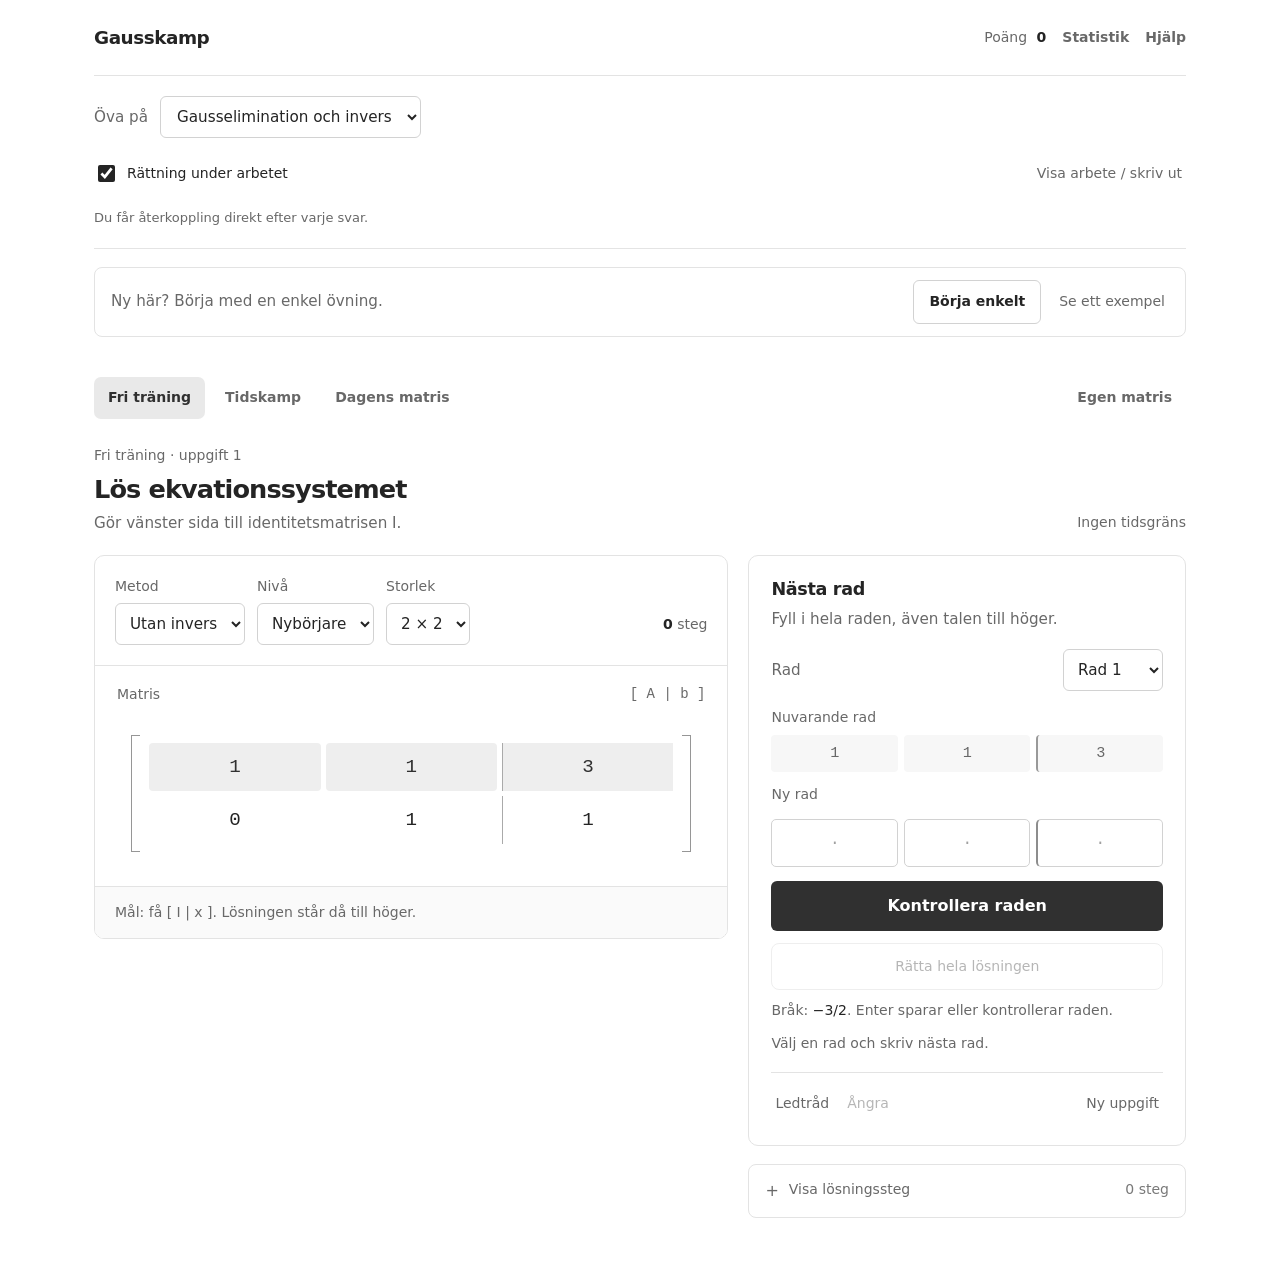
==== index.html @ f6e25a22 "first commit" ====
<!doctype html>
<html lang="sv">
  <head>
    <meta charset="utf-8" />
    <meta name="viewport" content="width=device-width, initial-scale=1" />
    <meta name="theme-color" content="#242424" />
    <meta
      name="description"
      content="Öva Matematik 5, kombinatorik, mängdlära, differentialekvationer och matrismatematik i Gausskamp."
    />
    <title>Gausskamp — matriser och Matematik 5</title>
    <link
      rel="icon"
      type="image/svg+xml"
      href="data:image/svg+xml,%3Csvg xmlns='http://www.w3.org/2000/svg' viewBox='0 0 64 64'%3E%3Crect width='64' height='64' rx='12' fill='%23242424'/%3E%3Cpath d='M14 16v32m36-32v32M22 23h20M22 32h20M22 41h20' stroke='%23ffffff' stroke-width='4' fill='none'/%3E%3C/svg%3E"
    />
    <link rel="stylesheet" href="./style.css" />
    <script src="./work-review.js" defer></script>
    <script src="./learning-guide.js" defer></script>
    <script src="./app.js" defer></script>
    <script src="./matrix-ops.js" defer></script>
    <script src="./math5-engine.js" defer></script>
    <script src="./math5.js" defer></script>
  </head>
  <body>
    <div class="app">
      <header class="site-header">
        <div class="brand" aria-label="Gausskamp">Gausskamp</div>
        <div class="header-actions">
          <span class="score-label">Poäng <strong id="score">0</strong></span
          ><button
            class="icon-button"
            id="statsButton"
            aria-label="Visa statistik"
            title="Statistik"
          >
            Statistik</button
          ><button class="icon-button" id="helpButton" aria-label="Visa hjälp" title="Hjälp">
            Hjälp
          </button>
        </div>
      </header>

      <div class="topic-bar">
        <label for="topic">Öva på</label
        ><select id="topic">
          <option value="gauss">Gausselimination och invers</option>
          <option value="operations">Matrisoperationer</option>
          <option value="math5">Matematik 5</option>
        </select>
      </div>
      <div class="work-settings">
        <label><input type="checkbox" id="autoGrade" checked /> Rättning under arbetet</label
        ><button id="reviewWork" class="line-button">Visa arbete / skriv ut</button>
        <p id="gradingDescription">Du får återkoppling direkt efter varje svar.</p>
      </div>
      <section class="beginner-start" id="beginnerStart" aria-label="Kom igång">
        <div class="beginner-start-row">
          <span>Ny här? Börja med en enkel övning.</span
          ><button id="startSimple" class="outline-button">Börja enkelt</button
          ><button
            id="showGuide"
            class="line-button"
            aria-expanded="false"
            aria-controls="beginnerExample"
          >
            Se ett exempel
          </button>
        </div>
        <details id="beginnerExample" class="beginner-example">
          <summary id="guideTitle">Gausselimination, en rad i taget</summary>
          <p id="guideIntro"></p>
          <ol id="guideSteps"></ol>
          <p id="guideBefore" class="guide-before"></p>
        </details>
      </section>
      <div id="gaussSurface">
        <nav class="mode-nav" aria-label="Spelläge">
          <button class="mode active" data-mode="practice">Fri träning</button>
          <button class="mode" data-mode="challenge">Tidskamp</button>
          <button class="mode" data-mode="daily">Dagens matris</button>
          <button class="mode custom-mode" id="customButton">Egen matris</button>
        </nav>

        <div class="game-banner" id="gameBanner">
          <div>
            <span class="eyebrow" id="roundLabel">FRI TRÄNING · UPPGIFT 1</span>
            <h1 id="gameTitle">Lös ekvationssystemet</h1>
            <p id="gameDescription">Gör vänster sida till identitetsmatrisen I.</p>
          </div>
          <div class="banner-side" id="bannerSide">
            <span id="sessionInfo">Ingen tidsgräns</span>
          </div>
        </div>
        <div class="challenge-hud" id="challengeHud" hidden>
          <span id="roundInfo">RUNDA 1 / 3</span><span id="hearts" aria-label="Tre liv">♥ ♥ ♥</span>
          <div class="hud-time">
            <span id="timer">06:00</span
            ><button id="pauseButton" class="pause-button" aria-label="Pausa klockan">Pausa</button>
          </div>
        </div>

        <div class="game-layout">
          <main class="board" aria-label="Spelplan">
            <div class="board-toolbar">
              <div class="selectors">
                <label
                  >Metod<select id="method">
                    <option value="solve">Utan invers</option>
                    <option value="inverse">Med invers</option>
                  </select></label
                ><label
                  >Nivå<select id="gaussDifficulty">
                    <option value="1">Nybörjare</option>
                    <option value="2">Grund</option>
                    <option value="3">Utmaning</option>
                  </select></label
                ><label
                  >Storlek<select id="size">
                    <option value="2">2 × 2</option>
                    <option value="3">3 × 3</option>
                  </select></label
                >
              </div>
              <div class="step-pill"><span id="stepCount">0</span> steg</div>
            </div>
            <div class="matrix-panel">
              <div class="matrix-top">
                <span>Matris</span><span id="matrixType">[ A | b ]</span>
              </div>
              <div class="matrix-scroller">
                <div id="matrix" class="matrix" aria-label="Utökad matris"></div>
              </div>
              <div class="matrix-bottom" id="goal">
                Mål: få [ I | x ]. Lösningen står då till höger.
              </div>
            </div>
          </main>

          <aside class="play-column">
            <section class="entry-panel" aria-labelledby="entryHeading">
              <h2 id="entryHeading">Nästa rad</h2>
              <p>Fyll i hela raden, även talen till höger.</p>
              <div class="row-select">
                <label for="editRow">Rad</label
                ><select id="editRow"></select>
              </div>
              <div class="row-comparison">
                <span>Nuvarande rad</span>
                <div id="currentRow" class="current-row"></div>
                <span>Ny rad</span>
              </div>
              <div id="entryGrid" class="entry-grid" role="group" aria-label="Nästa rad"></div>
              <div class="input-tools" aria-label="Inmatningshjälp">
                <button type="button" id="minusKey" aria-label="Skriv minus">−</button
                ><button type="button" id="fractionKey" aria-label="Skriv bråkstreck">/</button
                ><button type="button" id="nextField">Nästa fält</button>
              </div>
              <button id="submitButton" class="submit-button">Kontrollera raden</button
              ><button id="gradeGauss" class="line-button final-grade">Rätta hela lösningen</button>
              <div class="entry-foot">
                Bråk: <strong>−3/2</strong>. Enter sparar eller kontrollerar raden.
              </div>
              <div class="feedback" id="feedback" role="status" aria-live="polite">
                Välj en rad och skriv nästa rad.
              </div>
              <div class="board-actions">
                <button id="hintButton" class="line-button">Ledtråd</button
                ><button id="undoButton" class="line-button">Ångra</button
                ><button id="newButton" class="line-button">Ny uppgift</button>
              </div>
            </section>
            <details class="history-panel">
              <summary><span>Visa lösningssteg</span><span id="historyCount">0 steg</span></summary>
              <p id="emptyHistory" class="empty-history">Alla sparade steg visas här.</p>
              <ol id="history"></ol>
            </details>
          </aside>
        </div>
      </div>
      <section id="operationsSurface" hidden aria-label="Matrisövningar">
        <div class="game-banner">
          <div>
            <span class="eyebrow">Matrisoperationer</span>
            <h1 id="opsTitle">Matrismultiplikation</h1>
            <p id="opsInstruction">Beräkna produkten A · B och fyll i resultatmatrisen.</p>
          </div>
        </div>
        <div class="game-layout">
          <main class="board">
            <div class="board-toolbar">
              <div class="selectors">
                <label
                  >Operation<select id="operation">
                    <option value="multiply">Multiplikation · AB</option>
                    <option value="add">Addition · A + B</option>
                    <option value="subtract">Subtraktion · A − B</option>
                    <option value="scale">Skalärmultiplikation · kA</option>
                    <option value="transpose">Transponering · Aᵀ</option>
                    <option value="determinant">Determinant · det(A)</option>
                    <option value="mixed">Blandade uppgifter</option>
                  </select></label
                ><label
                  >Nivå<select id="opsDifficulty">
                    <option value="1">Nybörjare</option>
                    <option value="2" selected>Grund</option>
                    <option value="3">Utmaning</option>
                  </select></label
                ><label
                  >Storlek<select id="opsSize">
                    <option value="2">2 × 2</option>
                    <option value="3">3 × 3</option>
                    <option value="rect">Rektangulära matriser</option>
                  </select></label
                >
              </div>
            </div>
            <div class="operands" id="operands"></div>
            <div class="matrix-bottom" id="dimensionNote"></div>
          </main>
          <aside class="play-column">
            <section class="entry-panel">
              <h2 id="answerLabel">Din resultatmatris</h2>
              <p id="answerInstruction">Fyll i varje element.</p>
              <div class="ops-answer" id="opsAnswer"></div>
              <button class="submit-button" id="checkOperation">Kontrollera svaret</button
              ><button id="gradeOps" class="line-button final-grade">Rätta svaret</button>
              <div class="feedback" id="opsFeedback" role="status" aria-live="polite"></div>
              <div class="board-actions">
                <button class="line-button" id="opsHint">Visa beräkning</button
                ><button class="line-button" id="opsNext">Ny uppgift</button>
              </div>
            </section>
            <details class="history-panel">
              <summary>Så fungerar operationen</summary>
              <p id="operationRule" class="operation-rule"></p>
            </details>
            <section class="entry-panel" id="calculationPanel" hidden>
              <h2>Beräkning</h2>
              <label class="calculation-label"
                >Välj element<select id="explainCell"></select
              ></label>
              <p id="cellCalculation" class="calculation-text"></p>
            </section>
          </aside>
        </div>
      </section>

      <section id="math5Surface" hidden aria-label="Matematik 5">
        <div class="course-heading">
          <div>
            <span class="eyebrow">MATEMATIK 5</span>
            <h1>Öva Matematik 5</h1>
          </div>
          <button id="m5StartTest" class="outline-button">Självtest · 10 uppgifter</button>
        </div>
        <label class="m5-mobile-category" for="m5Area">Område<select id="m5Area"></select></label>
        <details class="area-chooser" id="m5AreaChooser">
          <summary>Visa alla områden</summary>
          <div id="m5Topics" class="course-topics" aria-label="Områden"></div>
        </details>
        <div class="m5-test-bar" id="m5TestBar" hidden>
          <strong id="m5TestProgress"></strong><span>Rättning när alla svar är sparade.</span
          ><button id="m5EndTest" class="line-button">Avsluta testet</button>
        </div>
        <div class="m5-workspace" id="m5Workspace">
          <main class="board m5-question">
            <div class="board-toolbar">
              <div class="selectors">
                <label>Övning<select id="m5Kind"></select></label
                ><label
                  >Nivå<select id="m5Level">
                    <option value="1">1 · Nybörjare</option>
                    <option value="2">2 · Grund</option>
                    <option value="3">3 · Fortsättning</option>
                    <option value="4">4 · Utmaning</option>
                    <option value="5">5 · Fördjupning</option>
                  </select></label
                >
              </div>
              <span class="m5-task-number" id="m5TaskNumber"></span>
            </div>
            <p id="m5LevelDescription" class="level-description"></p>
            <div class="m5-problem">
              <span class="eyebrow" id="m5CategoryLabel"></span>
              <h2 id="m5QuestionTitle"></h2>
              <p id="m5Prompt"></p>
              <div id="m5Context" class="m5-context"></div>
              <div id="m5Diagram" class="m5-diagram" hidden></div>
            </div>
            <details class="m5-reference" id="m5Reference">
              <summary>Formler och begrepp</summary>
              <p id="m5Rule"></p>
            </details>
          </main>
          <aside class="play-column">
            <section class="entry-panel">
              <h2>Ditt svar</h2>
              <p id="m5AnswerInstruction">Skriv egna svar i fälten.</p>
              <div id="m5Fields" class="m5-fields"></div>
              <button id="m5Submit" class="submit-button">Kontrollera svaret</button
              ><button id="m5Grade" class="line-button final-grade">Rätta svaret</button>
              <div id="m5Feedback" class="feedback" role="status" aria-live="polite"></div>
              <div class="board-actions">
                <button id="m5Hint" class="line-button">Ledtråd</button
                ><button id="m5SolutionButton" class="line-button" hidden>
                  Visa lösningsförslag</button
                ><button id="m5Next" class="line-button">Ny uppgift</button>
              </div>
              <p id="m5HintText" class="m5-hint" hidden></p>
            </section>
            <details class="history-panel m5-notebook" id="m5Notebook">
              <summary>Mellanled och resonemang</summary>
              <label for="m5Notes">Skriv hur du tänker</label
              ><textarea id="m5Notes" rows="6" placeholder="Ett steg per rad…"></textarea>
              <p>
                Sparas automatiskt och följer med vid utskrift. Fritexten rättas inte automatiskt.
              </p>
            </details>
          </aside>
        </div>
        <div id="m5LevelSuggestion" class="level-suggestion" hidden>
          <p id="m5LevelSuggestionText"></p>
          <button id="m5LevelUp" class="outline-button">Prova nästa nivå</button>
        </div>
        <section id="m5Solution" class="m5-solution" hidden>
          <h2>Lösningsförslag</h2>
          <ol id="m5SolutionSteps"></ol>
          <p id="m5ProofNotice" hidden>
            Kontrollpunkterna rättas automatiskt. Jämför ditt eget bevis med lösningsförslaget;
            resonemanget bedömer du själv.
          </p>
        </section>
        <section id="m5TestSummary" class="m5-test-summary" hidden aria-live="polite">
          <div class="course-heading">
            <div>
              <span class="eyebrow">SJÄLVTEST</span>
              <h2 id="m5SummaryTitle"></h2>
              <p id="m5SummaryText"></p>
            </div>
            <button id="m5FinishTest" class="submit-button">Rätta testet</button>
          </div>
          <div id="m5TestResults"></div>
          <div class="board-actions">
            <button id="m5Retry" class="outline-button" hidden>Öva på misstagen</button
            ><button id="m5BackPractice" class="line-button">Till fri träning</button
            ><button id="m5PrintTest" class="line-button">Visa arbete / skriv ut</button>
          </div>
        </section>
        <div class="m5-footer">
          <span id="m5Progress"></span>
          <details>
            <summary>Om övningarna</summary>
            <p>
              Övningar för Matematik 5: diskret matematik, differentialekvationer och fördjupning i
              derivata och integraler. Grafteori är ett extraområde. Nivåerna anger övningens
              svårighet, inte betyg. Bevis tränas med kontrollpunkter och eget resonemang.
            </p>
            <a
              href="https://syllabuswebb.skolverket.se/subject/MAT/10/pdf"
              target="_blank"
              rel="noopener"
              >Kursinnehåll hos Skolverket</a
            >
          </details>
        </div>
      </section>
    </div>

    <div id="pauseOverlay" class="overlay" hidden>
      <div class="modal compact" role="dialog" aria-modal="true" aria-labelledby="pauseTitle">
        <span class="eyebrow">TIDSKAMP</span>
        <h2 id="pauseTitle">Pausat.</h2>
        <p>Klockan står still tills du fortsätter.</p>
        <button id="resumeButton" class="submit-button">Fortsätt spela</button>
      </div>
    </div>
    <div id="resultOverlay" class="overlay" hidden>
      <div class="modal result-modal" role="dialog" aria-modal="true" aria-labelledby="resultTitle">
        <button class="modal-close" id="resultClose" aria-label="Stäng">×</button
        ><span class="eyebrow" id="resultEyebrow">UPPGIFT KLAR</span>
        <h2 id="resultTitle">Bra räknat.</h2>
        <p id="resultText"></p>
        <div id="resultSolution" class="result-solution"></div>
        <button class="line-button" id="resultReview">Visa hela arbetet / skriv ut</button
        ><button id="resultNext" class="submit-button">Nästa uppgift</button>
      </div>
    </div>
    <div id="customOverlay" class="overlay" hidden>
      <div class="modal custom-modal" role="dialog" aria-modal="true" aria-labelledby="customTitle">
        <button class="modal-close" id="customClose" aria-label="Stäng">×</button
        ><span class="eyebrow">EGEN UPPGIFT</span>
        <h2 id="customTitle">Din matris.</h2>
        <p>
          Mata in koefficienterna. Vid ekvationssystem anger du också högerledet. Matrisen måste
          vara inverterbar.
        </p>
        <div class="custom-options">
          <label
            >Metod<select id="customMethod">
              <option value="solve">Lös system</option>
              <option value="inverse">Hitta invers</option>
            </select></label
          ><label
            >Storlek<select id="customSize">
              <option value="2">2 × 2</option>
              <option value="3">3 × 3</option>
            </select></label
          >
        </div>
        <div id="customGrid" class="custom-grid"></div>
        <div id="customError" class="form-error" role="alert"></div>
        <button id="startCustom" class="submit-button">Spela den här uppgiften</button>
      </div>
    </div>
    <div id="helpOverlay" class="overlay" hidden>
      <div class="modal" role="dialog" aria-modal="true" aria-labelledby="helpTitle">
        <button class="modal-close" id="helpClose" aria-label="Stäng">×</button
        ><span class="eyebrow">SÅ SPELAR DU</span>
        <h2 id="helpTitle">En rad i taget.</h2>
        <div class="help-list">
          <div>
            <b>01</b>
            <p>Gör vänster sida av matrisen till identitetsmatrisen I.</p>
          </div>
          <div>
            <b>02</b>
            <p>
              Välj en rad och skriv resultatet av <strong>en</strong> radoperation. Du får
              multiplicera raden, lägga till en multipel av en annan rad eller byta två rader.
            </p>
          </div>
          <div>
            <b>03</b>
            <p>
              Fyll i hela raden. Skriv heltal eller bråk som <strong>−3/2</strong>. Spelet
              kontrollerar ditt steg, inte vilken metod du valde.
            </p>
          </div>
        </div>
        <p class="help-extra">
          På dator: Tab flyttar mellan fält, Enter kontrollerar. På telefon: tryck på en rad i
          matrisen för att välja den. Ledtrådar ges i tre nivåer.
        </p>
        <button id="helpDone" class="submit-button">Tillbaka till spelet</button>
      </div>
    </div>
    <div id="statsOverlay" class="overlay" hidden>
      <div class="modal" role="dialog" aria-modal="true" aria-labelledby="statsTitle">
        <button class="modal-close" id="statsClose" aria-label="Stäng">×</button
        ><span class="eyebrow">DIN STATISTIK</span>
        <h2 id="statsTitle">Så går det.</h2>
        <div class="stats-grid">
          <div><strong id="statSolved">0</strong><span>Lösta uppgifter</span></div>
          <div><strong id="statBest">0</strong><span>Bästa svit</span></div>
          <div><strong id="statChallenge">—</strong><span>Bästa tidskamp</span></div>
          <div><strong id="statDaily">—</strong><span>Dagens bästa</span></div>
        </div>
        <p class="help-extra">Resultaten sparas på den här enheten.</p>
        <button id="statsDone" class="submit-button">Fortsätt spela</button>
      </div>
    </div>
    <div id="confirmOverlay" class="overlay" hidden>
      <div class="modal compact" role="dialog" aria-modal="true" aria-labelledby="confirmTitle">
        <h2 id="confirmTitle">Byta uppgift?</h2>
        <p>Din påbörjade lösning och inmatning ersätts.</p>
        <div class="confirm-actions">
          <button id="cancelReplace" class="line-button">Fortsätt med uppgiften</button
          ><button id="confirmReplace" class="submit-button">Byt uppgift</button>
        </div>
      </div>
    </div>
    <div id="reviewOverlay" class="overlay" hidden>
      <section
        class="modal work-modal"
        role="dialog"
        aria-modal="true"
        aria-labelledby="reviewTitle"
      >
        <div class="review-toolbar">
          <h2 id="reviewTitle">Ditt arbete</h2>
          <button id="printWork" class="line-button">Skriv ut / spara PDF</button
          ><button id="closeReview" class="line-button">Stäng</button>
        </div>
        <p class="review-intro">
          Alla sparade steg, samlade per uppgift. De senaste 30 uppgifterna sparas på den här
          enheten.
        </p>
        <div id="workReports"></div>
      </section>
    </div>
  </body>
</html>
---- style.css ----
:root {
  --ink: #242424;
  --muted: #686868;
  --blue: #303030;
  --cream: #ffffff;
  --paper: #fff;
  --line: #e3e3e3;
  --gold: #efefef;
  --green: #286a50;
  --red: #a43e35;
  --sans: ui-sans-serif, system-ui, -apple-system, BlinkMacSystemFont, "Segoe UI", sans-serif;
  --serif: var(--sans);
  font: 16px/1.5 var(--sans);
  color: var(--ink);
  background: var(--cream);
}
* {
  box-sizing: border-box;
}
html {
  background: #fff;
  color-scheme: light;
}
body {
  margin: 0;
  background: #fff;
  color: #242424;
  min-height: 100vh;
  min-height: 100dvh;
  color-scheme: light;
}
button,
input,
select {
  font: inherit;
}
button {
  cursor: pointer;
}
button:focus-visible,
input:focus-visible,
select:focus-visible,
summary:focus-visible {
  outline: 3px solid #a4a4a4;
  outline-offset: 3px;
}
button:disabled,
select:disabled {
  opacity: 0.48;
  cursor: not-allowed;
}
[hidden] {
  display: none !important;
}
.app {
  background: #fff;
  color: #242424;
  min-height: 100vh;
  min-height: 100dvh;
  max-width: 1140px;
  margin: auto;
  padding: 0 24px 48px;
}
.site-header {
  display: flex;
  align-items: center;
  justify-content: space-between;
  gap: 16px;
  height: 76px;
  border-bottom: 1px solid var(--line);
}
.brand {
  font-size: 1.15rem;
  font-weight: 750;
  letter-spacing: -0.025em;
}
.header-actions {
  display: flex;
  gap: 16px;
  align-items: center;
}
.score-label {
  font-size: 0.875rem;
  color: var(--muted);
  white-space: nowrap;
}
.score-label strong {
  color: var(--ink);
  font-weight: 650;
  margin-left: 5px;
}
.icon-button {
  background: none;
  border: 0;
  padding: 9px 0;
  color: var(--muted);
  font-size: 0.875rem;
  font-weight: 550;
}
.icon-button:hover {
  color: var(--blue);
}
.mode-nav {
  display: flex;
  gap: 6px;
  align-items: center;
  flex-wrap: wrap;
  padding: 20px 0 0;
}
.mode {
  border: 0;
  background: transparent;
  color: var(--muted);
  border-radius: 7px;
  font-size: 0.875rem;
  padding: 10px 14px;
  font-weight: 550;
  min-height: 42px;
}
.mode.active {
  background: #e9e9e9;
  color: var(--blue);
  font-weight: 650;
}
.mode:hover {
  background: #efefef;
}
.custom-mode {
  margin-left: auto;
}
.game-banner {
  display: flex;
  justify-content: space-between;
  gap: 20px;
  align-items: end;
  padding: 24px 0 20px;
}
.eyebrow {
  font-size: 0.875rem;
  color: var(--muted);
  font-weight: 450;
  letter-spacing: 0;
}
h1 {
  font-size: 1.6rem;
  line-height: 1.25;
  font-weight: 650;
  letter-spacing: -0.035em;
  margin: 7px 0;
}
#gameDescription {
  margin: 0;
  color: var(--muted);
  font-size: 0.95rem;
}
.banner-side {
  color: var(--muted);
  font-size: 0.875rem;
  white-space: nowrap;
  padding-bottom: 2px;
}
.challenge-hud {
  display: flex;
  align-items: center;
  justify-content: space-between;
  gap: 16px;
  padding: 13px 18px;
  border: 1px solid var(--line);
  border-bottom: 0;
  background: #f0f0f0;
  border-radius: 10px 10px 0 0;
  font-size: 0.875rem;
  color: var(--blue);
  font-weight: 600;
}
.challenge-hud #hearts {
  letter-spacing: 0.13em;
}
.hud-time {
  display: flex;
  align-items: center;
  gap: 14px;
}
.hud-time #timer {
  font-variant-numeric: tabular-nums;
}
.pause-button {
  border: 0;
  background: transparent;
  color: var(--blue);
  padding: 5px;
  font-size: 0.875rem;
}
.game-layout {
  display: grid;
  grid-template-columns: minmax(0, 1.45fr) minmax(300px, 1fr);
  gap: 20px;
  align-items: start;
}
.board {
  min-width: 0;
  background: var(--paper);
  border: 1px solid var(--line);
  border-radius: 10px;
  overflow: hidden;
}
.board-toolbar {
  display: flex;
  justify-content: space-between;
  gap: 14px;
  align-items: end;
  padding: 20px;
  border-bottom: 1px solid var(--line);
}
.selectors {
  display: flex;
  gap: 12px;
  flex-wrap: wrap;
  min-width: 0;
}
.selectors label,
.custom-options label {
  display: grid;
  gap: 6px;
  font-size: 0.875rem;
  color: var(--muted);
  font-weight: 450;
  min-width: 0;
}
.selectors select,
.custom-options select,
.row-select select {
  height: 42px;
  border: 1px solid #d2d2d2;
  background: #fff;
  color: var(--ink);
  border-radius: 6px;
  padding: 0 10px;
  font-size: 0.95rem;
  max-width: 100%;
  font-weight: 450;
}
.step-pill {
  font-size: 0.875rem;
  color: var(--muted);
  white-space: nowrap;
  padding-bottom: 10px;
}
.step-pill span {
  font-weight: 600;
  color: var(--ink);
}
.matrix-panel {
  background: #fff;
  overflow: hidden;
}
.matrix-top {
  display: flex;
  justify-content: space-between;
  padding: 18px 22px 0;
  font-size: 0.875rem;
  color: var(--muted);
}
.matrix-top span:last-child {
  font-family: ui-monospace, SFMono-Regular, Consolas, monospace;
}
.matrix-scroller {
  overflow-x: auto;
  padding: 30px 20px 34px;
}
.matrix {
  display: grid;
  grid-template-columns: repeat(var(--cols), minmax(36px, 1fr));
  gap: 5px;
  position: relative;
  padding: 8px 18px;
  max-width: 560px;
  margin: auto;
}
.matrix:before,
.matrix:after {
  content: "";
  position: absolute;
  top: 0;
  bottom: 0;
  width: 8px;
  border-top: 1.5px solid #969696;
  border-bottom: 1.5px solid #969696;
}
.matrix:before {
  left: 0;
  border-left: 1.5px solid #969696;
}
.matrix:after {
  right: 0;
  border-right: 1.5px solid #969696;
}
.matrix-cell {
  min-height: 48px;
  display: grid;
  place-items: center;
  font:
    500 1.2rem/1.25 ui-monospace,
    SFMono-Regular,
    Consolas,
    monospace;
  font-variant-numeric: tabular-nums;
  border-radius: 4px;
  user-select: none;
  cursor: pointer;
}
.matrix-cell.aug {
  border-left: 1px solid #aaaaaa;
  border-radius: 0;
}
.matrix-cell.current {
  background: #eeeeee;
  color: var(--blue);
}
.matrix-cell:hover {
  background: #e5e5e5;
}
.matrix-bottom {
  padding: 15px 20px;
  border-top: 1px solid var(--line);
  font-size: 0.875rem;
  color: var(--muted);
  background: #fafafa;
}
.play-column {
  min-width: 0;
  display: grid;
  gap: 18px;
}
.entry-panel {
  background: var(--paper);
  border: 1px solid var(--line);
  border-radius: 10px;
  padding: 22px;
}
.entry-panel h2 {
  font-size: 1.1rem;
  line-height: 1.3;
  font-weight: 650;
  letter-spacing: -0.02em;
  margin: 0 0 7px;
}
.entry-panel p {
  color: var(--muted);
  font-size: 0.95rem;
  margin: 0 0 18px;
}
.row-select {
  display: flex;
  align-items: center;
  gap: 12px;
  justify-content: space-between;
}
.row-select label {
  font-size: 0.95rem;
  color: var(--muted);
}
.row-select select {
  min-width: 100px;
}
.entry-grid {
  display: grid;
  grid-template-columns: repeat(var(--cols), minmax(0, 1fr));
  gap: 6px;
  margin: 14px 0;
}
.entry-grid input {
  min-width: 0;
  width: 100%;
  height: 48px;
  text-align: center;
  background: #fff;
  border: 1px solid #d2d2d2;
  border-radius: 5px;
  color: var(--ink);
  padding: 3px 2px;
  font:
    500 1rem/1 ui-monospace,
    SFMono-Regular,
    Consolas,
    monospace;
  font-variant-numeric: tabular-nums;
}
.entry-grid input.aug-input {
  border-left: 2px solid #8d8d8d;
}
.entry-grid input.wrong {
  border-color: #c15c50;
  background: #fff0ec;
}
.entry-grid input::placeholder {
  color: #a0a0a0;
}
.submit-button {
  display: block;
  width: 100%;
  border: 0;
  border-radius: 6px;
  padding: 13px 16px;
  background: var(--blue);
  color: #fff;
  font-weight: 600;
  text-align: center;
  min-height: 46px;
}
.submit-button:hover {
  background: #171717;
}
.entry-foot {
  font-size: 0.875rem;
  color: var(--muted);
  line-height: 1.5;
  margin-top: 10px;
}
.entry-foot strong {
  font-weight: 500;
  color: var(--ink);
}
.feedback {
  padding: 12px 0 0;
  font-size: 0.875rem;
  color: var(--muted);
  min-height: 35px;
}
.feedback.good {
  color: var(--green);
}
.feedback.bad {
  color: var(--red);
}
.feedback.win {
  color: var(--green);
  font-weight: 600;
}
.board-actions {
  display: flex;
  gap: 10px;
  flex-wrap: wrap;
  margin-top: 16px;
  padding-top: 12px;
  border-top: 1px solid var(--line);
}
.line-button {
  background: none;
  border: 0;
  border-radius: 4px;
  padding: 7px 4px;
  font-size: 0.875rem;
  color: var(--muted);
  font-weight: 500;
  min-height: 38px;
}
.line-button:hover {
  color: var(--blue);
}
.line-button:last-child {
  margin-left: auto;
}
.history-panel {
  border: 1px solid var(--line);
  border-radius: 8px;
  background: var(--paper);
  font-size: 0.875rem;
  padding: 0 16px;
}
.history-panel summary {
  cursor: pointer;
  display: flex;
  justify-content: space-between;
  gap: 10px;
  padding: 14px 0;
  color: var(--muted);
  list-style: none;
}
.history-panel summary:before {
  content: "+";
  color: var(--muted);
  font-size: 1rem;
}
.history-panel[open] summary:before {
  content: "−";
}
.history-panel summary span:first-child {
  margin-right: auto;
}
.history-panel summary span:last-child {
  font-size: 0.875rem;
  color: #797979;
}
.empty-history {
  color: var(--muted);
  margin: 4px 0 15px;
}
.history-panel ol {
  padding-left: 23px;
  margin: 0 0 14px;
  max-height: 240px;
  overflow: auto;
}
.history-panel li {
  padding: 7px 0;
  border-top: 1px solid var(--line);
  font:
    0.875rem/1.5 ui-monospace,
    SFMono-Regular,
    Consolas,
    monospace;
  overflow-wrap: anywhere;
}
.history-panel li::marker {
  color: var(--muted);
}
.overlay {
  position: fixed;
  inset: 0;
  z-index: 20;
  background: #20202070;
  display: grid;
  place-items: center;
  padding: 18px;
  overflow: auto;
}
.modal {
  background: #fff;
  border: 1px solid var(--line);
  border-radius: 12px;
  width: min(100%, 530px);
  padding: 28px;
  position: relative;
  max-height: calc(100dvh - 36px);
  overflow: auto;
  box-shadow: 0 15px 60px #2020201f;
}
.modal.compact {
  max-width: 380px;
}
.modal h2 {
  font-size: 1.6rem;
  line-height: 1.2;
  font-weight: 650;
  letter-spacing: -0.035em;
  margin: 10px 0 14px;
  padding-right: 20px;
}
.modal p {
  color: var(--muted);
  margin: 0 0 18px;
}
.modal .submit-button {
  margin-top: 18px;
}
.modal-close {
  position: absolute;
  top: 12px;
  right: 12px;
  background: none;
  border: 0;
  color: var(--muted);
  font-size: 1.7rem;
  line-height: 1;
  padding: 6px 10px;
}
.help-list {
  border-top: 1px solid var(--line);
}
.help-list > div {
  display: grid;
  grid-template-columns: 28px 1fr;
  gap: 10px;
  border-bottom: 1px solid var(--line);
  padding: 14px 0;
}
.help-list b {
  color: var(--muted);
  font-size: 0.875rem;
  font-weight: 500;
}
.help-list p {
  margin: 0;
  font-size: 0.95rem;
  color: var(--ink);
}
.modal .help-extra {
  font-size: 0.875rem;
  margin: 18px 0;
}
.stats-grid {
  display: grid;
  grid-template-columns: 1fr 1fr;
  gap: 10px;
}
.stats-grid > div {
  background: #f6f6f6;
  border-radius: 6px;
  padding: 18px;
}
.stats-grid strong {
  display: block;
  font-size: 1.65rem;
  line-height: 1.2;
  font-weight: 600;
}
.stats-grid span {
  font-size: 0.875rem;
  color: var(--muted);
}
.result-solution {
  border: 1px solid var(--line);
  border-radius: 6px;
  background: #fafafa;
  padding: 14px;
  font:
    0.95rem/1.6 ui-monospace,
    SFMono-Regular,
    Consolas,
    monospace;
  overflow-wrap: anywhere;
}
.custom-options {
  display: flex;
  gap: 14px;
  margin: 18px 0;
}
.custom-grid {
  display: grid;
  gap: 6px;
}
.custom-row {
  display: grid;
  grid-template-columns: repeat(var(--cols), minmax(0, 1fr));
  gap: 6px;
}
.custom-row input {
  width: 100%;
  min-width: 0;
  height: 44px;
  text-align: center;
  background: #fff;
  border: 1px solid #d2d2d2;
  border-radius: 5px;
  padding: 3px;
  font-size: 1rem;
}
.custom-row input.aug-input {
  border-left: 2px solid #8d8d8d;
}
.form-error {
  color: var(--red);
  font-size: 0.875rem;
  margin-top: 10px;
  min-height: 20px;
}
@media (max-width: 760px) {
  .app {
    max-width: 630px;
    padding: 0 18px 35px;
  }
  .game-layout {
    grid-template-columns: 1fr;
    gap: 14px;
  }
  .play-column {
    display: contents;
  }
  .entry-panel {
    grid-row: 2;
  }
  .history-panel {
    grid-row: 3;
  }
  .banner-side {
    display: none;
  }
  .game-banner {
    padding: 20px 0 16px;
  }
  .board-toolbar {
    padding: 16px;
  }
  .matrix-scroller {
    padding: 23px 16px;
  }
  .entry-panel {
    padding: 18px;
  }
  .entry-grid input {
    height: 50px;
  }
  .challenge-hud {
    font-size: 0.875rem;
    padding: 12px;
    gap: 10px;
  }
  .hud-time {
    gap: 8px;
  }
}
@media (max-width: 440px) {
  .app {
    padding: 0 14px 28px;
  }
  .site-header {
    height: 66px;
  }
  .header-actions {
    gap: 12px;
  }
  .score-label {
    display: none;
  }
  .brand {
    font-size: 1.05rem;
  }
  .mode-nav {
    display: grid;
    grid-template-columns: 1fr 1fr;
    gap: 5px;
    padding-top: 14px;
  }
  .mode {
    text-align: center;
    padding: 8px 9px;
  }
  .custom-mode {
    margin-left: 0;
  }
  .game-banner h1 {
    font-size: 1.4rem;
  }
  .selectors {
    gap: 8px;
  }
  .selectors label:first-child {
    flex: 1;
  }
  .selectors select {
    font-size: 0.875rem;
    padding: 0 6px;
  }
  .board-toolbar {
    gap: 8px;
  }
  .matrix-scroller {
    padding: 22px 10px;
  }
  .matrix {
    grid-template-columns: repeat(var(--cols), minmax(32px, 1fr));
    gap: 3px;
    padding: 7px 12px;
  }
  .matrix-cell {
    min-height: 42px;
    font-size: 1rem;
  }
  .matrix-top {
    padding: 15px 16px 0;
  }
  .matrix-bottom {
    padding: 13px 16px;
  }
  .entry-panel {
    padding: 16px;
  }
  .entry-grid {
    gap: 4px;
  }
  .entry-grid input {
    font-size: 0.95rem;
  }
  .modal {
    padding: 24px;
  }
  .challenge-hud {
    flex-wrap: wrap;
  }
  .stats-grid > div {
    padding: 14px;
  }
}

.row-comparison {
  margin-top: 16px;
  color: var(--muted);
  font-size: 0.875rem;
}
.current-row {
  display: grid;
  grid-template-columns: repeat(var(--cols), minmax(0, 1fr));
  gap: 6px;
  margin: 7px 0 12px;
}
.current-row span {
  text-align: center;
  font:
    500 0.95rem/1.5 ui-monospace,
    monospace;
  padding: 7px 2px;
  background: #f7f7f7;
  border-radius: 4px;
}
.aug-value {
  border-left: 2px solid #999;
}
.input-tools {
  display: flex;
  gap: 7px;
  margin: 0 0 14px;
}
.input-tools button {
  min-height: 42px;
  min-width: 44px;
  padding: 7px 12px;
  border: 1px solid var(--line);
  border-radius: 5px;
  background: #fff;
  color: var(--ink);
  font-size: 1rem;
}
.input-tools button:last-child {
  font-size: 0.875rem;
  margin-left: auto;
}
.snapshot {
  margin: 9px 0 12px;
}
.snapshot-label {
  font: 400 0.875rem var(--sans);
  color: var(--muted);
  margin: 6px 0;
}
.snapshot-grid {
  display: grid;
  grid-template-columns: repeat(var(--cols), minmax(0, 1fr));
  gap: 4px;
  background: #f7f7f7;
  border-radius: 5px;
  padding: 8px;
}
.snapshot-grid span {
  text-align: center;
  font:
    0.875rem/1.6 ui-monospace,
    monospace;
  padding: 3px;
  overflow-wrap: anywhere;
}
.history-panel li details summary {
  font:
    0.875rem/1.5 ui-monospace,
    monospace;
  display: list-item;
  padding: 6px 0;
  color: var(--ink);
  list-style: disclosure-closed;
}
.history-panel li details summary:before {
  content: none;
}
.history-panel li details[open] summary {
  list-style: disclosure-open;
}
.confirm-actions {
  display: flex;
  flex-direction: column;
  gap: 8px;
}
.confirm-actions .submit-button {
  margin-top: 0;
}
.confirm-actions .line-button {
  text-align: center;
  min-height: 44px;
}
@media (pointer: fine) {
  .input-tools {
    display: none;
  }
}
.topic-bar {
  display: flex;
  align-items: center;
  gap: 12px;
  padding: 20px 0 0;
  font-size: 0.95rem;
  color: var(--muted);
}
.topic-bar select {
  max-width: 100%;
  min-height: 42px;
  padding: 8px 12px;
  border: 1px solid #d2d2d2;
  background: #fff;
  border-radius: 6px;
  color: var(--ink);
}
.operands {
  display: flex;
  flex-wrap: wrap;
  gap: 24px;
  justify-content: center;
  padding: 25px 20px;
}
.operand {
  min-width: 0;
  flex: 1 1 190px;
  max-width: 380px;
}
.operand h2 {
  font-size: 1rem;
  font-weight: 550;
  margin: 0 0 12px;
  color: var(--muted);
}
.operand .matrix {
  grid-template-columns: repeat(var(--cols), minmax(28px, 1fr));
  padding: 8px 13px;
}
.operand .matrix-cell {
  cursor: default;
  min-height: 43px;
  background: none;
}
.ops-answer {
  display: grid;
  grid-template-columns: repeat(var(--cols), minmax(0, 1fr));
  gap: 7px;
  margin: 16px 0;
}
.ops-answer input {
  min-width: 0;
  width: 100%;
  height: 49px;
  border: 1px solid #cfd6df;
  border-radius: 5px;
  padding: 4px;
  text-align: center;
  color: var(--ink);
  background: #fff;
  font:
    500 1rem ui-monospace,
    monospace;
}
.ops-answer input.wrong {
  border-color: #b34a3d;
  background: #fff1ee;
}
.ops-answer input.correct {
  border-color: #8aaf99;
  background: #f4f9f5;
}
.operation-rule {
  font-size: 0.95rem;
  color: var(--muted);
  margin: 4px 0 18px;
}
.calculation-label {
  display: flex;
  gap: 12px;
  align-items: center;
  font-size: 0.875rem;
  color: var(--muted);
}
.calculation-label select {
  border: 1px solid #d2d2d2;
  border-radius: 5px;
  background: #fff;
  padding: 7px;
  min-width: 85px;
}
.calculation-text {
  margin: 18px 0 0 !important;
  font:
    500 0.95rem/1.7 ui-monospace,
    monospace !important;
  color: var(--ink) !important;
  overflow-wrap: anywhere;
}
@media (max-width: 760px) {
  #operationsSurface .entry-panel {
    grid-row: auto;
  }
  #operationsSurface .history-panel {
    grid-row: auto;
  }
  .operands {
    gap: 18px;
    padding: 20px 16px;
  }
  .operand {
    flex-basis: 140px;
  }
  .topic-bar {
    display: grid;
    gap: 6px;
  }
  .topic-bar select {
    width: 100%;
  }
}
.work-settings {
  display: flex;
  align-items: center;
  gap: 16px;
  flex-wrap: wrap;
  padding: 16px 0 20px;
  border-bottom: 1px solid var(--border, #e4e4e4);
  margin-bottom: 18px;
}
.work-settings label {
  display: flex;
  align-items: center;
  gap: 9px;
  font-size: 14px;
}
.work-settings input {
  accent-color: #242424;
  width: 17px;
  height: 17px;
}
.work-settings p {
  flex-basis: 100%;
  margin: 0;
  color: var(--muted);
  font-size: 13px;
}
.work-settings button {
  margin-left: auto;
}
.final-grade {
  width: 100%;
  margin-top: 12px;
  padding: 12px;
  border: 1px solid #ddd;
  border-radius: 8px;
}
.work-modal {
  width: min(860px, 100%);
  max-width: 860px;
}
.review-toolbar {
  display: flex;
  align-items: center;
  gap: 16px;
  flex-wrap: wrap;
}
.review-toolbar h2 {
  margin: 0 auto 0 0;
}
.review-intro,
.report-status {
  color: var(--muted);
  font-size: 14px;
}
.work-report {
  border-top: 1px solid #ddd;
  padding: 24px 0;
}
.work-report h3 {
  font-size: 20px;
  margin: 0;
}
.report-step {
  margin: 20px 0;
  break-inside: avoid;
}
.report-step h4 {
  font-size: 14px;
  font-weight: 500;
  margin: 0 0 10px;
}
.report-step .snapshot-grid {
  width: max-content;
  max-width: 100%;
  overflow-x: auto;
}
.report-step p {
  font-size: 13px;
  color: var(--muted);
}
#resultReview {
  margin: 12px 0;
  width: 100%;
}
@media (max-width: 600px) {
  .work-settings {
    gap: 12px;
  }
  .work-settings button {
    margin-left: 0;
  }
  .review-toolbar {
    gap: 12px;
  }
  .review-toolbar h2 {
    flex-basis: 100%;
  }
  .work-modal {
    padding: 22px 16px;
  }
  .report-step .snapshot-grid {
    font-size: 14px;
  }
}
@media print {
  @page {
    margin: 16mm;
  }
  html,
  body {
    background: #fff !important;
    color: #000 !important;
  }
  .app,
  body > .overlay {
    display: none !important;
  }
  #reviewOverlay {
    display: block !important;
    position: static !important;
    background: #fff !important;
    padding: 0 !important;
    overflow: visible !important;
  }
  .work-modal {
    width: 100% !important;
    max-width: none !important;
    max-height: none !important;
    overflow: visible !important;
    box-shadow: none !important;
    border: none !important;
    padding: 0 !important;
  }
  .review-toolbar button,
  .review-intro {
    display: none !important;
  }
  .work-report {
    break-before: page;
    border: 0;
    padding: 0;
  }
  .work-report:first-child {
    break-before: auto;
  }
  .report-step {
    break-inside: avoid;
  }
  .snapshot-grid {
    overflow: visible !important;
    max-width: none !important;
  }
  .report-status,
  .report-step p {
    color: #333 !important;
  }
}
/* Mathematics practice: quiet cards, clear question, room for working. */
.course-heading {
  display: flex;
  align-items: center;
  justify-content: space-between;
  gap: 18px;
  padding: 14px 0 20px;
}
.course-heading h1 {
  margin: 5px 0 0;
}
.outline-button {
  background: #fff;
  border: 1px solid #d2d2d2;
  border-radius: 6px;
  min-height: 44px;
  padding: 10px 15px;
  color: var(--ink);
  font-size: 0.875rem;
  font-weight: 550;
}
.outline-button:hover {
  background: #f7f7f7;
}
.course-topics {
  display: grid;
  grid-template-columns: repeat(3, minmax(0, 1fr));
  gap: 10px;
  margin: 0 0 26px;
}
.course-topic {
  display: flex;
  flex-direction: column;
  gap: 5px;
  text-align: left;
  border: 1px solid var(--line);
  border-radius: 8px;
  background: #fff;
  padding: 15px 16px;
  min-height: 82px;
  color: var(--ink);
}
.course-topic strong {
  font-size: 0.95rem;
  font-weight: 600;
}
.course-topic span {
  font-size: 0.875rem;
  color: var(--muted);
  line-height: 1.4;
}
.course-topic:hover {
  border-color: #aaa;
}
.course-topic.selected {
  border-color: #353535;
  background: #f7f7f7;
  box-shadow: inset 3px 0 #353535;
}
.m5-workspace {
  display: grid;
  grid-template-columns: minmax(0, 1.45fr) minmax(300px, 1fr);
  gap: 20px;
  align-items: start;
}
.m5-task-number {
  font-size: 0.875rem;
  color: var(--muted);
  white-space: nowrap;
}
.m5-problem {
  padding: 26px;
}
.m5-problem h2 {
  font-size: 1.3rem;
  line-height: 1.35;
  margin: 9px 0 15px;
  font-weight: 600;
  letter-spacing: -0.025em;
}
.m5-problem > p {
  font-size: 1.05rem;
  line-height: 1.75;
  margin: 0;
  overflow-wrap: anywhere;
}
.m5-context {
  font-family: ui-monospace, SFMono-Regular, Consolas, monospace;
  font-size: 0.95rem;
  line-height: 1.7;
  margin-top: 20px;
  overflow-wrap: anywhere;
}
.m5-context p {
  margin: 6px 0;
}
.m5-diagram {
  max-width: 360px;
  margin: 20px auto 0;
}
.m5-diagram svg {
  display: block;
  width: 100%;
  height: auto;
  font: 15px var(--sans);
}
.m5-reference {
  border-top: 1px solid var(--line);
  padding: 15px 24px;
  font-size: 0.875rem;
  color: var(--muted);
}
.m5-reference summary {
  cursor: pointer;
  color: var(--ink);
}
.m5-reference p {
  line-height: 1.8;
  margin: 12px 0 4px;
}
.m5-fields {
  display: grid;
  gap: 14px;
  margin: 18px 0;
}
.m5-fields label {
  display: grid;
  gap: 7px;
  font-size: 0.875rem;
  color: var(--muted);
}
.m5-fields input {
  width: 100%;
  min-width: 0;
  min-height: 46px;
  border: 1px solid #ccc;
  background: #fff;
  border-radius: 6px;
  padding: 10px 12px;
  color: var(--ink);
  font:
    16px ui-monospace,
    SFMono-Regular,
    Consolas,
    monospace;
}
.m5-fields input.wrong {
  border-color: #b9574a;
  background: #fff7f5;
}
.m5-fields input.correct {
  border-color: #6c917f;
}
.m5-fields input:disabled {
  opacity: 1;
  background: #fafafa;
}
.m5-notebook label {
  display: block;
  font-size: 0.875rem;
  color: var(--muted);
  margin: 4px 0 8px;
}
.m5-notebook textarea {
  width: 100%;
  display: block;
  resize: vertical;
  min-height: 140px;
  border: 1px solid #ccc;
  border-radius: 6px;
  padding: 12px;
  background: #fff;
  color: var(--ink);
  font: 16px/1.7 var(--sans);
}
textarea:focus-visible {
  outline: 3px solid #a4a4a4;
  outline-offset: 3px;
}
.m5-notebook p {
  font-size: 0.875rem;
  color: var(--muted);
  margin: 10px 0 16px;
}
.entry-panel .m5-hint {
  margin: 16px 0 0;
  padding: 12px;
  border-left: 2px solid #888;
  background: #fafafa;
  color: var(--ink);
  font-size: 0.95rem;
}
.m5-solution {
  margin: 24px 0;
  border: 1px solid var(--line);
  border-radius: 8px;
  padding: 22px 26px;
}
.m5-solution h2,
.m5-test-summary h2 {
  font-size: 1.25rem;
  font-weight: 600;
  margin: 0 0 12px;
}
.m5-solution ol {
  padding-left: 22px;
  margin: 0;
  line-height: 1.85;
}
.m5-solution li {
  margin-bottom: 9px;
  overflow-wrap: anywhere;
}
.m5-solution p {
  color: var(--muted);
  font-size: 0.875rem;
  margin: 16px 0 0;
}
.m5-test-bar {
  display: flex;
  align-items: center;
  gap: 20px;
  border: 1px solid var(--line);
  border-radius: 8px;
  padding: 12px 18px;
  margin: 0 0 20px;
  font-size: 0.875rem;
}
.m5-test-bar span {
  color: var(--muted);
}
.m5-test-bar button {
  margin-left: auto;
}
.m5-test-summary {
  border: 1px solid var(--line);
  border-radius: 10px;
  padding: 24px;
}
.m5-test-summary .course-heading {
  padding: 0 0 20px;
  align-items: start;
}
.m5-test-summary .course-heading .submit-button {
  width: auto;
  white-space: nowrap;
}
.m5-test-summary .course-heading p {
  margin: 0;
  color: var(--muted);
}
#m5TestResults > details {
  border-top: 1px solid var(--line);
  padding: 14px 0;
}
#m5TestResults summary {
  cursor: pointer;
  font-weight: 550;
}
#m5TestResults p {
  margin: 12px 0;
  line-height: 1.7;
}
#m5TestResults ol {
  line-height: 1.8;
}
#m5TestResults details details {
  background: #fafafa;
  padding: 12px;
  margin-top: 12px;
  border-radius: 6px;
}
.m5-written-notes {
  white-space: pre-wrap;
  padding: 12px;
  background: #fafafa;
}
.m5-footer {
  display: flex;
  gap: 20px;
  justify-content: space-between;
  align-items: start;
  padding: 22px 0;
  color: var(--muted);
  font-size: 0.875rem;
}
.m5-footer details {
  max-width: 450px;
}
.m5-footer summary {
  cursor: pointer;
  text-align: right;
}
.m5-footer p {
  line-height: 1.7;
}
.m5-footer a {
  color: var(--ink);
}
.report-text p {
  white-space: pre-wrap;
  font-size: 15px;
  color: #242424;
  line-height: 1.75;
  overflow-wrap: anywhere;
}
.report-text h4 {
  font-weight: 600;
}
@media (max-width: 760px) {
  .course-topics {
    grid-template-columns: repeat(2, minmax(0, 1fr));
    gap: 8px;
  }
  .course-topic {
    padding: 12px;
    min-height: 88px;
  }
  .course-topic strong {
    font-size: 0.875rem;
  }
  .m5-workspace {
    grid-template-columns: minmax(0, 1fr);
  }
  .m5-problem {
    padding: 22px 18px;
  }
  .m5-problem > p {
    font-size: 1rem;
  }
  .m5-task-number {
    display: none;
  }
  .course-heading {
    flex-wrap: wrap;
  }
  .course-heading > .outline-button {
    width: 100%;
  }
  .m5-test-bar {
    flex-wrap: wrap;
    gap: 8px 12px;
  }
  .m5-test-bar span {
    flex-basis: 100%;
    order: 3;
  }
  .m5-test-summary {
    padding: 18px;
  }
  .m5-test-summary .course-heading {
    flex-direction: column;
  }
  .m5-test-summary .course-heading .submit-button {
    width: 100%;
  }
  .m5-footer {
    flex-direction: column;
    gap: 14px;
  }
  .m5-footer summary {
    text-align: left;
  }
}
@media print {
  .report-text p {
    color: #000 !important;
    font-size: 11pt;
  }
  .report-text {
    break-inside: auto;
  }
  .report-text h4 {
    break-after: avoid;
  }
}
.m5-mobile-category {
  display: none;
}
.m5-mobile-category select {
  width: 100%;
  min-height: 46px;
  border: 1px solid #ccc;
  border-radius: 6px;
  background: #fff;
  padding: 8px 12px;
  color: var(--ink);
  font-size: 16px;
}
@media (max-width: 760px) {
  .m5-mobile-category {
    display: grid;
    gap: 6px;
    margin: 0 0 18px;
    font-size: 0.875rem;
    color: var(--muted);
  }
  .course-topics {
    display: none;
  }
}
.beginner-start {
  border: 1px solid var(--line);
  border-radius: 8px;
  margin: 0 0 20px;
  background: #fff;
}
.beginner-start-row {
  display: flex;
  align-items: center;
  gap: 14px;
  padding: 12px 16px;
  flex-wrap: wrap;
}
.beginner-start-row > span {
  margin-right: auto;
  font-size: 0.95rem;
  color: var(--muted);
}
.beginner-start-row .line-button {
  margin: 0;
}
.beginner-example {
  border-top: 1px solid var(--line);
  padding: 14px 18px;
}
.beginner-example:not([open]) {
  display: none;
}
.beginner-example summary {
  font-size: 1.05rem;
  font-weight: 600;
  cursor: pointer;
}
.beginner-example p {
  font-size: 1rem;
  line-height: 1.7;
  max-width: 850px;
  margin: 12px 0;
}
.beginner-example ol {
  padding-left: 22px;
  margin: 14px 0;
  line-height: 1.8;
  max-width: 850px;
}
.beginner-example li {
  margin: 7px 0;
}
.beginner-example .guide-before {
  font-size: 0.875rem;
  color: var(--muted);
  margin-bottom: 0;
}
.m5-mobile-category {
  display: grid;
  gap: 6px;
  width: min(100%, 400px);
  font-size: 0.875rem;
  color: var(--muted);
  margin: 0 0 14px;
}
.area-chooser {
  margin: 0 0 20px;
}
.area-chooser > summary {
  font-size: 0.875rem;
  color: var(--muted);
  cursor: pointer;
  margin-bottom: 12px;
}
.course-heading {
  padding-top: 0;
}
.level-description {
  margin: 0;
  padding: 12px 20px;
  color: var(--muted);
  font-size: 0.875rem;
  border-bottom: 1px solid var(--line);
  line-height: 1.6;
}
.m5-field-status {
  font-size: 0.875rem;
  color: var(--ink);
}
.level-suggestion {
  display: flex;
  justify-content: space-between;
  align-items: center;
  gap: 18px;
  margin: 20px 0;
  border: 1px solid var(--line);
  border-radius: 8px;
  padding: 16px 20px;
}
.level-suggestion p {
  margin: 0;
  font-size: 0.95rem;
}
.level-suggestion button {
  flex-shrink: 0;
}
.m5-workspace .m5-fields label {
  font-size: 0.95rem;
}
.m5-workspace .board-actions {
  gap: 12px;
}
@media (max-width: 760px) {
  .beginner-start-row {
    gap: 10px;
    padding: 12px;
  }
  .beginner-start-row > span {
    flex-basis: 100%;
  }
  .beginner-start-row .outline-button {
    flex: 1;
  }
  .beginner-example {
    padding: 14px;
  }
  .area-chooser {
    display: none;
  }
  .level-suggestion {
    flex-direction: column;
    align-items: stretch;
  }
  .level-description {
    padding: 12px 18px;
  }
  .board-toolbar .selectors {
    gap: 10px;
  }
  .board-toolbar .selectors label {
    flex: 1 1 100px;
  }
}
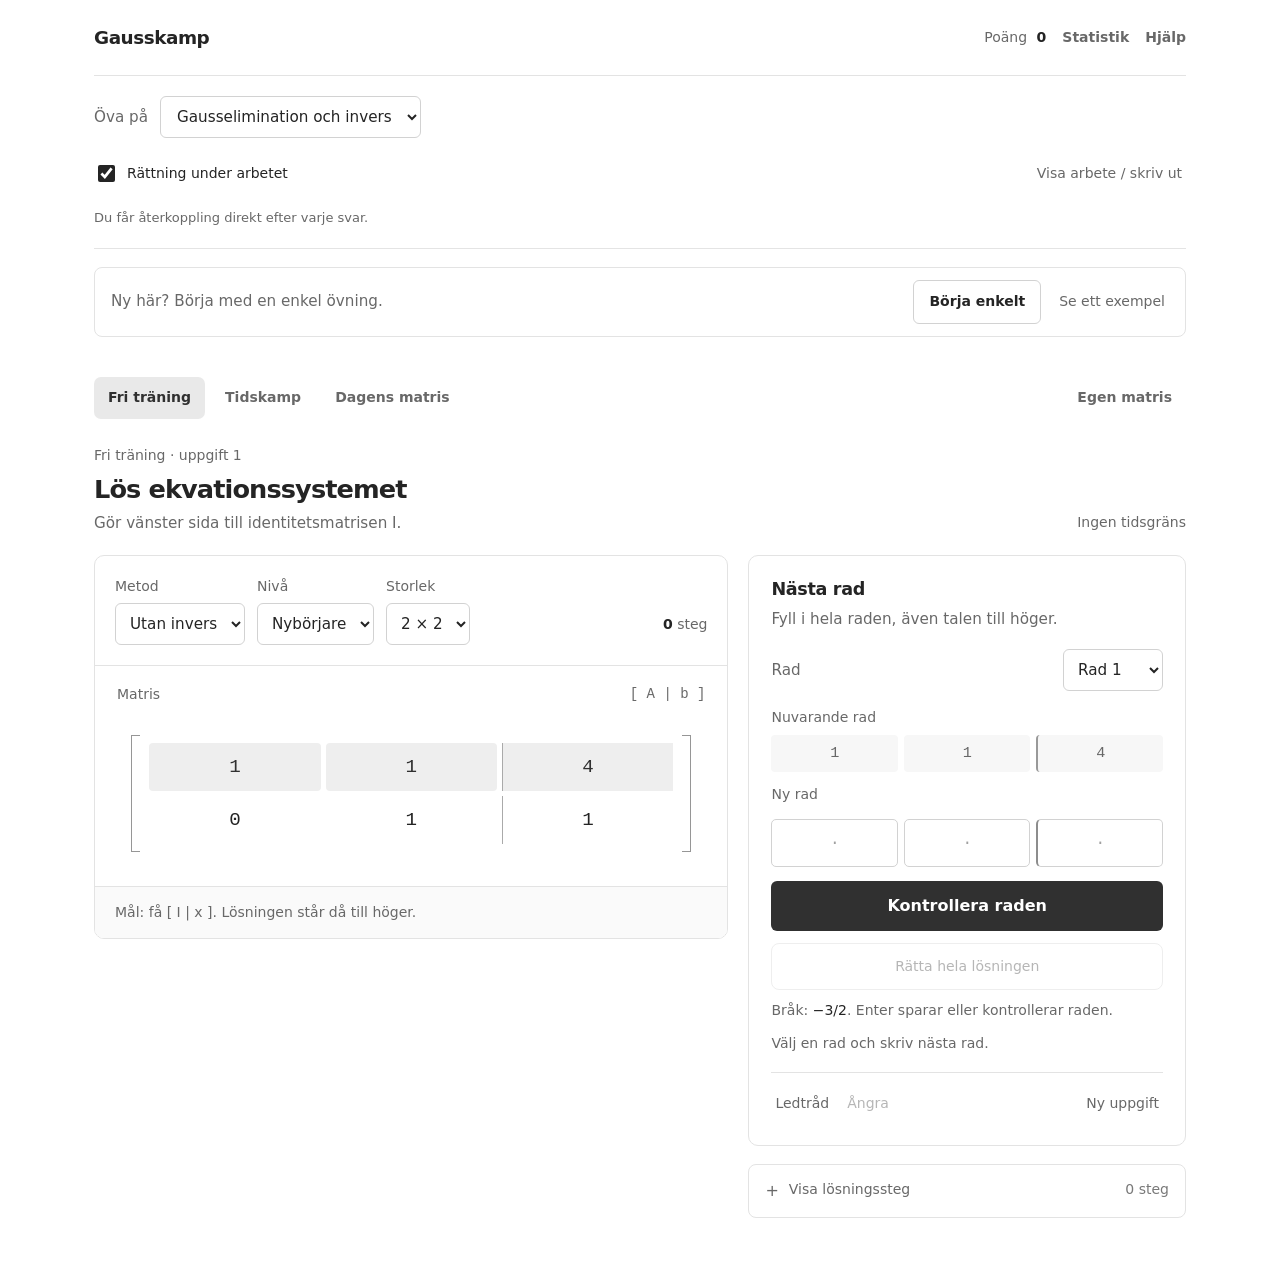
==== commit dae81eef: "Refactor app structure into shared modules and centralized shell Co-authored-by: VpgMackan <52716811" ====
--- a/index.html
+++ b/index.html
@@ -15,12 +15,18 @@
       href="data:image/svg+xml,%3Csvg xmlns='http://www.w3.org/2000/svg' viewBox='0 0 64 64'%3E%3Crect width='64' height='64' rx='12' fill='%23242424'/%3E%3Cpath d='M14 16v32m36-32v32M22 23h20M22 32h20M22 41h20' stroke='%23ffffff' stroke-width='4' fill='none'/%3E%3C/svg%3E"
     />
     <link rel="stylesheet" href="./style.css" />
+    <script src="./shared-utils.js" defer></script>
     <script src="./work-review.js" defer></script>
+    <script src="./gauss-core.js" defer></script>
+    <script src="./app-api.js" defer></script>
     <script src="./learning-guide.js" defer></script>
     <script src="./app.js" defer></script>
+    <script src="./matrix-ops-core.js" defer></script>
     <script src="./matrix-ops.js" defer></script>
+    <script src="./math5-engine-generators.js" defer></script>
     <script src="./math5-engine.js" defer></script>
     <script src="./math5.js" defer></script>
+    <script src="./app-shell.js" defer></script>
   </head>
   <body>
     <div class="app">
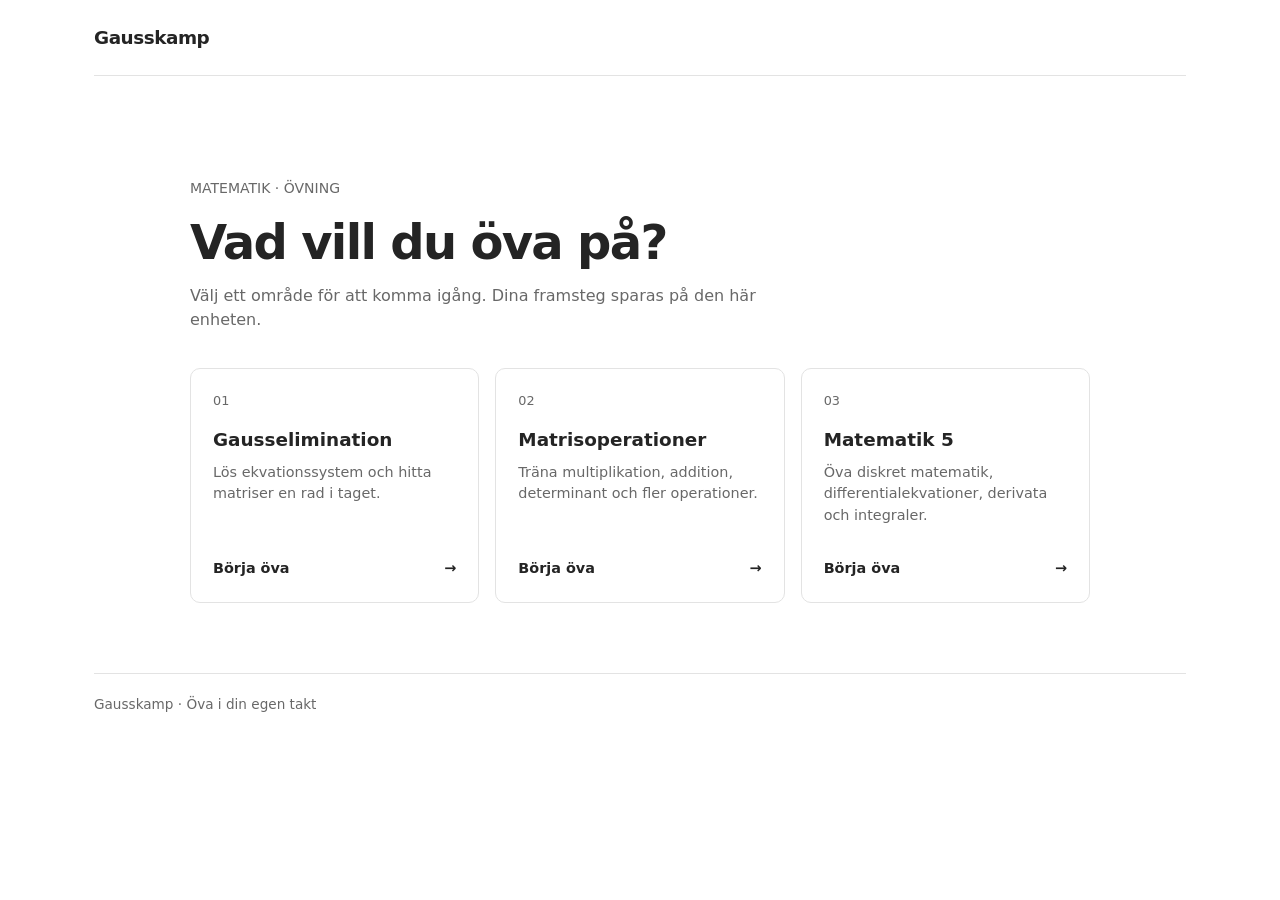
==== commit 0aa0fe4c: "Changes" ====
--- a/index.html
+++ b/index.html
@@ -1,499 +1,64 @@
 <!doctype html>
+
 <html lang="sv">
   <head>
     <meta charset="utf-8" />
-    <meta name="viewport" content="width=device-width, initial-scale=1" />
-    <meta name="theme-color" content="#242424" />
-    <meta
-      name="description"
-      content="Öva Matematik 5, kombinatorik, mängdlära, differentialekvationer och matrismatematik i Gausskamp."
-    />
-    <title>Gausskamp — matriser och Matematik 5</title>
-    <link
-      rel="icon"
-      type="image/svg+xml"
-      href="data:image/svg+xml,%3Csvg xmlns='http://www.w3.org/2000/svg' viewBox='0 0 64 64'%3E%3Crect width='64' height='64' rx='12' fill='%23242424'/%3E%3Cpath d='M14 16v32m36-32v32M22 23h20M22 32h20M22 41h20' stroke='%23ffffff' stroke-width='4' fill='none'/%3E%3C/svg%3E"
-    />
-    <link rel="stylesheet" href="./style.css" />
-    <script src="./shared-utils.js" defer></script>
-    <script src="./work-review.js" defer></script>
-    <script src="./gauss-core.js" defer></script>
-    <script src="./app-api.js" defer></script>
-    <script src="./learning-guide.js" defer></script>
-    <script src="./app.js" defer></script>
-    <script src="./matrix-ops-core.js" defer></script>
-    <script src="./matrix-ops.js" defer></script>
-    <script src="./math5-engine-generators.js" defer></script>
-    <script src="./math5-engine.js" defer></script>
-    <script src="./math5.js" defer></script>
-    <script src="./app-shell.js" defer></script>
+    <meta content="width=device-width, initial-scale=1" name="viewport" />
+    <meta content="#242424" name="theme-color" />
+    <meta content="Välj ett område att öva i Gausskamp." name="description" />
+    <title>Gausskamp — välj övning</title>
+    <link href="./style.css" rel="stylesheet" />
   </head>
-  <body>
-    <div class="app">
+  <body data-topic="home">
+    <main class="app landing-app">
       <header class="site-header">
-        <div class="brand" aria-label="Gausskamp">Gausskamp</div>
-        <div class="header-actions">
-          <span class="score-label">Poäng <strong id="score">0</strong></span
-          ><button
-            class="icon-button"
-            id="statsButton"
-            aria-label="Visa statistik"
-            title="Statistik"
-          >
-            Statistik</button
-          ><button class="icon-button" id="helpButton" aria-label="Visa hjälp" title="Hjälp">
-            Hjälp
-          </button>
-        </div>
+        <a aria-current="page" class="brand brand-link" href="./index.html"
+          >Gausskamp</a
+        >
       </header>
-
-      <div class="topic-bar">
-        <label for="topic">Öva på</label
-        ><select id="topic">
-          <option value="gauss">Gausselimination och invers</option>
-          <option value="operations">Matrisoperationer</option>
-          <option value="math5">Matematik 5</option>
-        </select>
-      </div>
-      <div class="work-settings">
-        <label><input type="checkbox" id="autoGrade" checked /> Rättning under arbetet</label
-        ><button id="reviewWork" class="line-button">Visa arbete / skriv ut</button>
-        <p id="gradingDescription">Du får återkoppling direkt efter varje svar.</p>
-      </div>
-      <section class="beginner-start" id="beginnerStart" aria-label="Kom igång">
-        <div class="beginner-start-row">
-          <span>Ny här? Börja med en enkel övning.</span
-          ><button id="startSimple" class="outline-button">Börja enkelt</button
-          ><button
-            id="showGuide"
-            class="line-button"
-            aria-expanded="false"
-            aria-controls="beginnerExample"
-          >
-            Se ett exempel
-          </button>
-        </div>
-        <details id="beginnerExample" class="beginner-example">
-          <summary id="guideTitle">Gausselimination, en rad i taget</summary>
-          <p id="guideIntro"></p>
-          <ol id="guideSteps"></ol>
-          <p id="guideBefore" class="guide-before"></p>
-        </details>
-      </section>
-      <div id="gaussSurface">
-        <nav class="mode-nav" aria-label="Spelläge">
-          <button class="mode active" data-mode="practice">Fri träning</button>
-          <button class="mode" data-mode="challenge">Tidskamp</button>
-          <button class="mode" data-mode="daily">Dagens matris</button>
-          <button class="mode custom-mode" id="customButton">Egen matris</button>
-        </nav>
-
-        <div class="game-banner" id="gameBanner">
-          <div>
-            <span class="eyebrow" id="roundLabel">FRI TRÄNING · UPPGIFT 1</span>
-            <h1 id="gameTitle">Lös ekvationssystemet</h1>
-            <p id="gameDescription">Gör vänster sida till identitetsmatrisen I.</p>
-          </div>
-          <div class="banner-side" id="bannerSide">
-            <span id="sessionInfo">Ingen tidsgräns</span>
-          </div>
-        </div>
-        <div class="challenge-hud" id="challengeHud" hidden>
-          <span id="roundInfo">RUNDA 1 / 3</span><span id="hearts" aria-label="Tre liv">♥ ♥ ♥</span>
-          <div class="hud-time">
-            <span id="timer">06:00</span
-            ><button id="pauseButton" class="pause-button" aria-label="Pausa klockan">Pausa</button>
-          </div>
-        </div>
-
-        <div class="game-layout">
-          <main class="board" aria-label="Spelplan">
-            <div class="board-toolbar">
-              <div class="selectors">
-                <label
-                  >Metod<select id="method">
-                    <option value="solve">Utan invers</option>
-                    <option value="inverse">Med invers</option>
-                  </select></label
-                ><label
-                  >Nivå<select id="gaussDifficulty">
-                    <option value="1">Nybörjare</option>
-                    <option value="2">Grund</option>
-                    <option value="3">Utmaning</option>
-                  </select></label
-                ><label
-                  >Storlek<select id="size">
-                    <option value="2">2 × 2</option>
-                    <option value="3">3 × 3</option>
-                  </select></label
-                >
-              </div>
-              <div class="step-pill"><span id="stepCount">0</span> steg</div>
-            </div>
-            <div class="matrix-panel">
-              <div class="matrix-top">
-                <span>Matris</span><span id="matrixType">[ A | b ]</span>
-              </div>
-              <div class="matrix-scroller">
-                <div id="matrix" class="matrix" aria-label="Utökad matris"></div>
-              </div>
-              <div class="matrix-bottom" id="goal">
-                Mål: få [ I | x ]. Lösningen står då till höger.
-              </div>
-            </div>
-          </main>
-
-          <aside class="play-column">
-            <section class="entry-panel" aria-labelledby="entryHeading">
-              <h2 id="entryHeading">Nästa rad</h2>
-              <p>Fyll i hela raden, även talen till höger.</p>
-              <div class="row-select">
-                <label for="editRow">Rad</label
-                ><select id="editRow"></select>
-              </div>
-              <div class="row-comparison">
-                <span>Nuvarande rad</span>
-                <div id="currentRow" class="current-row"></div>
-                <span>Ny rad</span>
-              </div>
-              <div id="entryGrid" class="entry-grid" role="group" aria-label="Nästa rad"></div>
-              <div class="input-tools" aria-label="Inmatningshjälp">
-                <button type="button" id="minusKey" aria-label="Skriv minus">−</button
-                ><button type="button" id="fractionKey" aria-label="Skriv bråkstreck">/</button
-                ><button type="button" id="nextField">Nästa fält</button>
-              </div>
-              <button id="submitButton" class="submit-button">Kontrollera raden</button
-              ><button id="gradeGauss" class="line-button final-grade">Rätta hela lösningen</button>
-              <div class="entry-foot">
-                Bråk: <strong>−3/2</strong>. Enter sparar eller kontrollerar raden.
-              </div>
-              <div class="feedback" id="feedback" role="status" aria-live="polite">
-                Välj en rad och skriv nästa rad.
-              </div>
-              <div class="board-actions">
-                <button id="hintButton" class="line-button">Ledtråd</button
-                ><button id="undoButton" class="line-button">Ångra</button
-                ><button id="newButton" class="line-button">Ny uppgift</button>
-              </div>
-            </section>
-            <details class="history-panel">
-              <summary><span>Visa lösningssteg</span><span id="historyCount">0 steg</span></summary>
-              <p id="emptyHistory" class="empty-history">Alla sparade steg visas här.</p>
-              <ol id="history"></ol>
-            </details>
-          </aside>
-        </div>
-      </div>
-      <section id="operationsSurface" hidden aria-label="Matrisövningar">
-        <div class="game-banner">
-          <div>
-            <span class="eyebrow">Matrisoperationer</span>
-            <h1 id="opsTitle">Matrismultiplikation</h1>
-            <p id="opsInstruction">Beräkna produkten A · B och fyll i resultatmatrisen.</p>
-          </div>
-        </div>
-        <div class="game-layout">
-          <main class="board">
-            <div class="board-toolbar">
-              <div class="selectors">
-                <label
-                  >Operation<select id="operation">
-                    <option value="multiply">Multiplikation · AB</option>
-                    <option value="add">Addition · A + B</option>
-                    <option value="subtract">Subtraktion · A − B</option>
-                    <option value="scale">Skalärmultiplikation · kA</option>
-                    <option value="transpose">Transponering · Aᵀ</option>
-                    <option value="determinant">Determinant · det(A)</option>
-                    <option value="mixed">Blandade uppgifter</option>
-                  </select></label
-                ><label
-                  >Nivå<select id="opsDifficulty">
-                    <option value="1">Nybörjare</option>
-                    <option value="2" selected>Grund</option>
-                    <option value="3">Utmaning</option>
-                  </select></label
-                ><label
-                  >Storlek<select id="opsSize">
-                    <option value="2">2 × 2</option>
-                    <option value="3">3 × 3</option>
-                    <option value="rect">Rektangulära matriser</option>
-                  </select></label
-                >
-              </div>
-            </div>
-            <div class="operands" id="operands"></div>
-            <div class="matrix-bottom" id="dimensionNote"></div>
-          </main>
-          <aside class="play-column">
-            <section class="entry-panel">
-              <h2 id="answerLabel">Din resultatmatris</h2>
-              <p id="answerInstruction">Fyll i varje element.</p>
-              <div class="ops-answer" id="opsAnswer"></div>
-              <button class="submit-button" id="checkOperation">Kontrollera svaret</button
-              ><button id="gradeOps" class="line-button final-grade">Rätta svaret</button>
-              <div class="feedback" id="opsFeedback" role="status" aria-live="polite"></div>
-              <div class="board-actions">
-                <button class="line-button" id="opsHint">Visa beräkning</button
-                ><button class="line-button" id="opsNext">Ny uppgift</button>
-              </div>
-            </section>
-            <details class="history-panel">
-              <summary>Så fungerar operationen</summary>
-              <p id="operationRule" class="operation-rule"></p>
-            </details>
-            <section class="entry-panel" id="calculationPanel" hidden>
-              <h2>Beräkning</h2>
-              <label class="calculation-label"
-                >Välj element<select id="explainCell"></select
-              ></label>
-              <p id="cellCalculation" class="calculation-text"></p>
-            </section>
-          </aside>
-        </div>
-      </section>
-
-      <section id="math5Surface" hidden aria-label="Matematik 5">
-        <div class="course-heading">
-          <div>
-            <span class="eyebrow">MATEMATIK 5</span>
-            <h1>Öva Matematik 5</h1>
-          </div>
-          <button id="m5StartTest" class="outline-button">Självtest · 10 uppgifter</button>
-        </div>
-        <label class="m5-mobile-category" for="m5Area">Område<select id="m5Area"></select></label>
-        <details class="area-chooser" id="m5AreaChooser">
-          <summary>Visa alla områden</summary>
-          <div id="m5Topics" class="course-topics" aria-label="Områden"></div>
-        </details>
-        <div class="m5-test-bar" id="m5TestBar" hidden>
-          <strong id="m5TestProgress"></strong><span>Rättning när alla svar är sparade.</span
-          ><button id="m5EndTest" class="line-button">Avsluta testet</button>
-        </div>
-        <div class="m5-workspace" id="m5Workspace">
-          <main class="board m5-question">
-            <div class="board-toolbar">
-              <div class="selectors">
-                <label>Övning<select id="m5Kind"></select></label
-                ><label
-                  >Nivå<select id="m5Level">
-                    <option value="1">1 · Nybörjare</option>
-                    <option value="2">2 · Grund</option>
-                    <option value="3">3 · Fortsättning</option>
-                    <option value="4">4 · Utmaning</option>
-                    <option value="5">5 · Fördjupning</option>
-                  </select></label
-                >
-              </div>
-              <span class="m5-task-number" id="m5TaskNumber"></span>
-            </div>
-            <p id="m5LevelDescription" class="level-description"></p>
-            <div class="m5-problem">
-              <span class="eyebrow" id="m5CategoryLabel"></span>
-              <h2 id="m5QuestionTitle"></h2>
-              <p id="m5Prompt"></p>
-              <div id="m5Context" class="m5-context"></div>
-              <div id="m5Diagram" class="m5-diagram" hidden></div>
-            </div>
-            <details class="m5-reference" id="m5Reference">
-              <summary>Formler och begrepp</summary>
-              <p id="m5Rule"></p>
-            </details>
-          </main>
-          <aside class="play-column">
-            <section class="entry-panel">
-              <h2>Ditt svar</h2>
-              <p id="m5AnswerInstruction">Skriv egna svar i fälten.</p>
-              <div id="m5Fields" class="m5-fields"></div>
-              <button id="m5Submit" class="submit-button">Kontrollera svaret</button
-              ><button id="m5Grade" class="line-button final-grade">Rätta svaret</button>
-              <div id="m5Feedback" class="feedback" role="status" aria-live="polite"></div>
-              <div class="board-actions">
-                <button id="m5Hint" class="line-button">Ledtråd</button
-                ><button id="m5SolutionButton" class="line-button" hidden>
-                  Visa lösningsförslag</button
-                ><button id="m5Next" class="line-button">Ny uppgift</button>
-              </div>
-              <p id="m5HintText" class="m5-hint" hidden></p>
-            </section>
-            <details class="history-panel m5-notebook" id="m5Notebook">
-              <summary>Mellanled och resonemang</summary>
-              <label for="m5Notes">Skriv hur du tänker</label
-              ><textarea id="m5Notes" rows="6" placeholder="Ett steg per rad…"></textarea>
-              <p>
-                Sparas automatiskt och följer med vid utskrift. Fritexten rättas inte automatiskt.
-              </p>
-            </details>
-          </aside>
-        </div>
-        <div id="m5LevelSuggestion" class="level-suggestion" hidden>
-          <p id="m5LevelSuggestionText"></p>
-          <button id="m5LevelUp" class="outline-button">Prova nästa nivå</button>
-        </div>
-        <section id="m5Solution" class="m5-solution" hidden>
-          <h2>Lösningsförslag</h2>
-          <ol id="m5SolutionSteps"></ol>
-          <p id="m5ProofNotice" hidden>
-            Kontrollpunkterna rättas automatiskt. Jämför ditt eget bevis med lösningsförslaget;
-            resonemanget bedömer du själv.
-          </p>
-        </section>
-        <section id="m5TestSummary" class="m5-test-summary" hidden aria-live="polite">
-          <div class="course-heading">
-            <div>
-              <span class="eyebrow">SJÄLVTEST</span>
-              <h2 id="m5SummaryTitle"></h2>
-              <p id="m5SummaryText"></p>
-            </div>
-            <button id="m5FinishTest" class="submit-button">Rätta testet</button>
-          </div>
-          <div id="m5TestResults"></div>
-          <div class="board-actions">
-            <button id="m5Retry" class="outline-button" hidden>Öva på misstagen</button
-            ><button id="m5BackPractice" class="line-button">Till fri träning</button
-            ><button id="m5PrintTest" class="line-button">Visa arbete / skriv ut</button>
-          </div>
-        </section>
-        <div class="m5-footer">
-          <span id="m5Progress"></span>
-          <details>
-            <summary>Om övningarna</summary>
-            <p>
-              Övningar för Matematik 5: diskret matematik, differentialekvationer och fördjupning i
-              derivata och integraler. Grafteori är ett extraområde. Nivåerna anger övningens
-              svårighet, inte betyg. Bevis tränas med kontrollpunkter och eget resonemang.
-            </p>
-            <a
-              href="https://syllabuswebb.skolverket.se/subject/MAT/10/pdf"
-              target="_blank"
-              rel="noopener"
-              >Kursinnehåll hos Skolverket</a
-            >
-          </details>
-        </div>
-      </section>
-    </div>
-
-    <div id="pauseOverlay" class="overlay" hidden>
-      <div class="modal compact" role="dialog" aria-modal="true" aria-labelledby="pauseTitle">
-        <span class="eyebrow">TIDSKAMP</span>
-        <h2 id="pauseTitle">Pausat.</h2>
-        <p>Klockan står still tills du fortsätter.</p>
-        <button id="resumeButton" class="submit-button">Fortsätt spela</button>
-      </div>
-    </div>
-    <div id="resultOverlay" class="overlay" hidden>
-      <div class="modal result-modal" role="dialog" aria-modal="true" aria-labelledby="resultTitle">
-        <button class="modal-close" id="resultClose" aria-label="Stäng">×</button
-        ><span class="eyebrow" id="resultEyebrow">UPPGIFT KLAR</span>
-        <h2 id="resultTitle">Bra räknat.</h2>
-        <p id="resultText"></p>
-        <div id="resultSolution" class="result-solution"></div>
-        <button class="line-button" id="resultReview">Visa hela arbetet / skriv ut</button
-        ><button id="resultNext" class="submit-button">Nästa uppgift</button>
-      </div>
-    </div>
-    <div id="customOverlay" class="overlay" hidden>
-      <div class="modal custom-modal" role="dialog" aria-modal="true" aria-labelledby="customTitle">
-        <button class="modal-close" id="customClose" aria-label="Stäng">×</button
-        ><span class="eyebrow">EGEN UPPGIFT</span>
-        <h2 id="customTitle">Din matris.</h2>
-        <p>
-          Mata in koefficienterna. Vid ekvationssystem anger du också högerledet. Matrisen måste
-          vara inverterbar.
-        </p>
-        <div class="custom-options">
-          <label
-            >Metod<select id="customMethod">
-              <option value="solve">Lös system</option>
-              <option value="inverse">Hitta invers</option>
-            </select></label
-          ><label
-            >Storlek<select id="customSize">
-              <option value="2">2 × 2</option>
-              <option value="3">3 × 3</option>
-            </select></label
-          >
-        </div>
-        <div id="customGrid" class="custom-grid"></div>
-        <div id="customError" class="form-error" role="alert"></div>
-        <button id="startCustom" class="submit-button">Spela den här uppgiften</button>
-      </div>
-    </div>
-    <div id="helpOverlay" class="overlay" hidden>
-      <div class="modal" role="dialog" aria-modal="true" aria-labelledby="helpTitle">
-        <button class="modal-close" id="helpClose" aria-label="Stäng">×</button
-        ><span class="eyebrow">SÅ SPELAR DU</span>
-        <h2 id="helpTitle">En rad i taget.</h2>
-        <div class="help-list">
-          <div>
-            <b>01</b>
-            <p>Gör vänster sida av matrisen till identitetsmatrisen I.</p>
-          </div>
-          <div>
-            <b>02</b>
-            <p>
-              Välj en rad och skriv resultatet av <strong>en</strong> radoperation. Du får
-              multiplicera raden, lägga till en multipel av en annan rad eller byta två rader.
-            </p>
-          </div>
-          <div>
-            <b>03</b>
-            <p>
-              Fyll i hela raden. Skriv heltal eller bråk som <strong>−3/2</strong>. Spelet
-              kontrollerar ditt steg, inte vilken metod du valde.
-            </p>
-          </div>
-        </div>
-        <p class="help-extra">
-          På dator: Tab flyttar mellan fält, Enter kontrollerar. På telefon: tryck på en rad i
-          matrisen för att välja den. Ledtrådar ges i tre nivåer.
-        </p>
-        <button id="helpDone" class="submit-button">Tillbaka till spelet</button>
-      </div>
-    </div>
-    <div id="statsOverlay" class="overlay" hidden>
-      <div class="modal" role="dialog" aria-modal="true" aria-labelledby="statsTitle">
-        <button class="modal-close" id="statsClose" aria-label="Stäng">×</button
-        ><span class="eyebrow">DIN STATISTIK</span>
-        <h2 id="statsTitle">Så går det.</h2>
-        <div class="stats-grid">
-          <div><strong id="statSolved">0</strong><span>Lösta uppgifter</span></div>
-          <div><strong id="statBest">0</strong><span>Bästa svit</span></div>
-          <div><strong id="statChallenge">—</strong><span>Bästa tidskamp</span></div>
-          <div><strong id="statDaily">—</strong><span>Dagens bästa</span></div>
-        </div>
-        <p class="help-extra">Resultaten sparas på den här enheten.</p>
-        <button id="statsDone" class="submit-button">Fortsätt spela</button>
-      </div>
-    </div>
-    <div id="confirmOverlay" class="overlay" hidden>
-      <div class="modal compact" role="dialog" aria-modal="true" aria-labelledby="confirmTitle">
-        <h2 id="confirmTitle">Byta uppgift?</h2>
-        <p>Din påbörjade lösning och inmatning ersätts.</p>
-        <div class="confirm-actions">
-          <button id="cancelReplace" class="line-button">Fortsätt med uppgiften</button
-          ><button id="confirmReplace" class="submit-button">Byt uppgift</button>
-        </div>
-      </div>
-    </div>
-    <div id="reviewOverlay" class="overlay" hidden>
-      <section
-        class="modal work-modal"
-        role="dialog"
-        aria-modal="true"
-        aria-labelledby="reviewTitle"
-      >
-        <div class="review-toolbar">
-          <h2 id="reviewTitle">Ditt arbete</h2>
-          <button id="printWork" class="line-button">Skriv ut / spara PDF</button
-          ><button id="closeReview" class="line-button">Stäng</button>
-        </div>
-        <p class="review-intro">
-          Alla sparade steg, samlade per uppgift. De senaste 30 uppgifterna sparas på den här
+      <section aria-labelledby="landingTitle" class="landing-content">
+        <span class="eyebrow">MATEMATIK · ÖVNING</span>
+        <h1 id="landingTitle">Vad vill du öva på?</h1>
+        <p class="landing-intro">
+          Välj ett område för att komma igång. Dina framsteg sparas på den här
           enheten.
         </p>
-        <div id="workReports"></div>
+        <nav aria-label="Välj övningsområde" class="topic-cards">
+          <a class="topic-card" href="./gauss/">
+            <span class="topic-card-number">01</span
+            ><span class="topic-card-title">Gausselimination</span>
+            <span class="topic-card-description"
+              >Lös ekvationssystem och hitta matriser en rad i taget.</span
+            >
+            <span class="topic-card-action"
+              >Börja öva <span aria-hidden="true">→</span></span
+            >
+          </a>
+          <a class="topic-card" href="./matrix/">
+            <span class="topic-card-number">02</span
+            ><span class="topic-card-title">Matrisoperationer</span>
+            <span class="topic-card-description"
+              >Träna multiplikation, addition, determinant och fler
+              operationer.</span
+            >
+            <span class="topic-card-action"
+              >Börja öva <span aria-hidden="true">→</span></span
+            >
+          </a>
+          <a class="topic-card" href="./math5/">
+            <span class="topic-card-number">03</span
+            ><span class="topic-card-title">Matematik 5</span>
+            <span class="topic-card-description"
+              >Öva diskret matematik, differentialekvationer, derivata och
+              integraler.</span
+            >
+            <span class="topic-card-action"
+              >Börja öva <span aria-hidden="true">→</span></span
+            >
+          </a>
+        </nav>
       </section>
-    </div>
+      <footer class="landing-footer">Gausskamp · Öva i din egen takt</footer>
+    </main>
   </body>
 </html>
--- a/style.css
+++ b/style.css
@@ -1106,6 +1106,129 @@
     font-size: 14px;
   }
 }
+.page-nav {
+  display: flex;
+  align-items: center;
+  gap: 5px;
+  margin-left: auto;
+}
+.page-nav a {
+  padding: 7px 9px;
+  border-radius: 6px;
+  color: var(--muted);
+  font-size: 0.82rem;
+  text-decoration: none;
+  white-space: nowrap;
+}
+.page-nav a:hover,
+.page-nav a[aria-current="page"] {
+  background: #f0f0f0;
+  color: var(--ink);
+}
+.brand-link {
+  color: var(--ink);
+  text-decoration: none;
+}
+.landing-content {
+  max-width: 900px;
+  margin: 100px auto 70px;
+}
+.landing-content > h1 {
+  margin-top: 12px;
+  font-size: clamp(2rem, 5vw, 3rem);
+}
+.landing-intro {
+  max-width: 620px;
+  margin: 12px 0 36px;
+  color: var(--muted);
+}
+.topic-cards {
+  display: grid;
+  grid-template-columns: repeat(3, minmax(0, 1fr));
+  gap: 16px;
+}
+.topic-card {
+  display: flex;
+  min-height: 235px;
+  flex-direction: column;
+  padding: 22px;
+  border: 1px solid var(--line);
+  border-radius: 10px;
+  color: inherit;
+  text-decoration: none;
+  transition: border-color 120ms ease, transform 120ms ease;
+}
+.topic-card:hover {
+  border-color: #aaa;
+  transform: translateY(-2px);
+}
+.topic-card-number {
+  color: var(--muted);
+  font-size: 0.8rem;
+}
+.topic-card-title {
+  margin-top: 16px;
+  font-size: 1.15rem;
+  font-weight: 650;
+}
+.topic-card-description {
+  margin-top: 8px;
+  color: var(--muted);
+  font-size: 0.9rem;
+}
+.topic-card-action {
+  display: flex;
+  justify-content: space-between;
+  margin-top: auto;
+  padding-top: 22px;
+  font-size: 0.9rem;
+  font-weight: 600;
+}
+.landing-footer {
+  padding: 20px 0;
+  border-top: 1px solid var(--line);
+  color: var(--muted);
+  font-size: 0.85rem;
+}
+@media (max-width: 760px) {
+  .page-nav {
+    gap: 0;
+  }
+  .page-nav a {
+    padding: 6px;
+    font-size: 0.75rem;
+  }
+  .header-actions {
+    gap: 10px;
+  }
+  .topic-cards {
+    grid-template-columns: 1fr;
+  }
+  .topic-card {
+    min-height: 180px;
+  }
+  .landing-content {
+    margin: 55px auto 40px;
+  }
+}
+@media (max-width: 440px) {
+  .page-nav a:first-child {
+    display: none;
+  }
+  .page-nav a {
+    padding: 4px 3px;
+    font-size: 0.68rem;
+  }
+  .site-header {
+    gap: 5px;
+  }
+  .brand {
+    font-size: 0.95rem;
+  }
+  .header-actions {
+    gap: 5px;
+  }
+}
 @media print {
   @page {
     margin: 16mm;
@@ -1116,7 +1239,8 @@
     color: #000 !important;
   }
   .app,
-  body > .overlay {
+  body > .overlay,
+  body > .app > .overlay {
     display: none !important;
   }
   #reviewOverlay {
